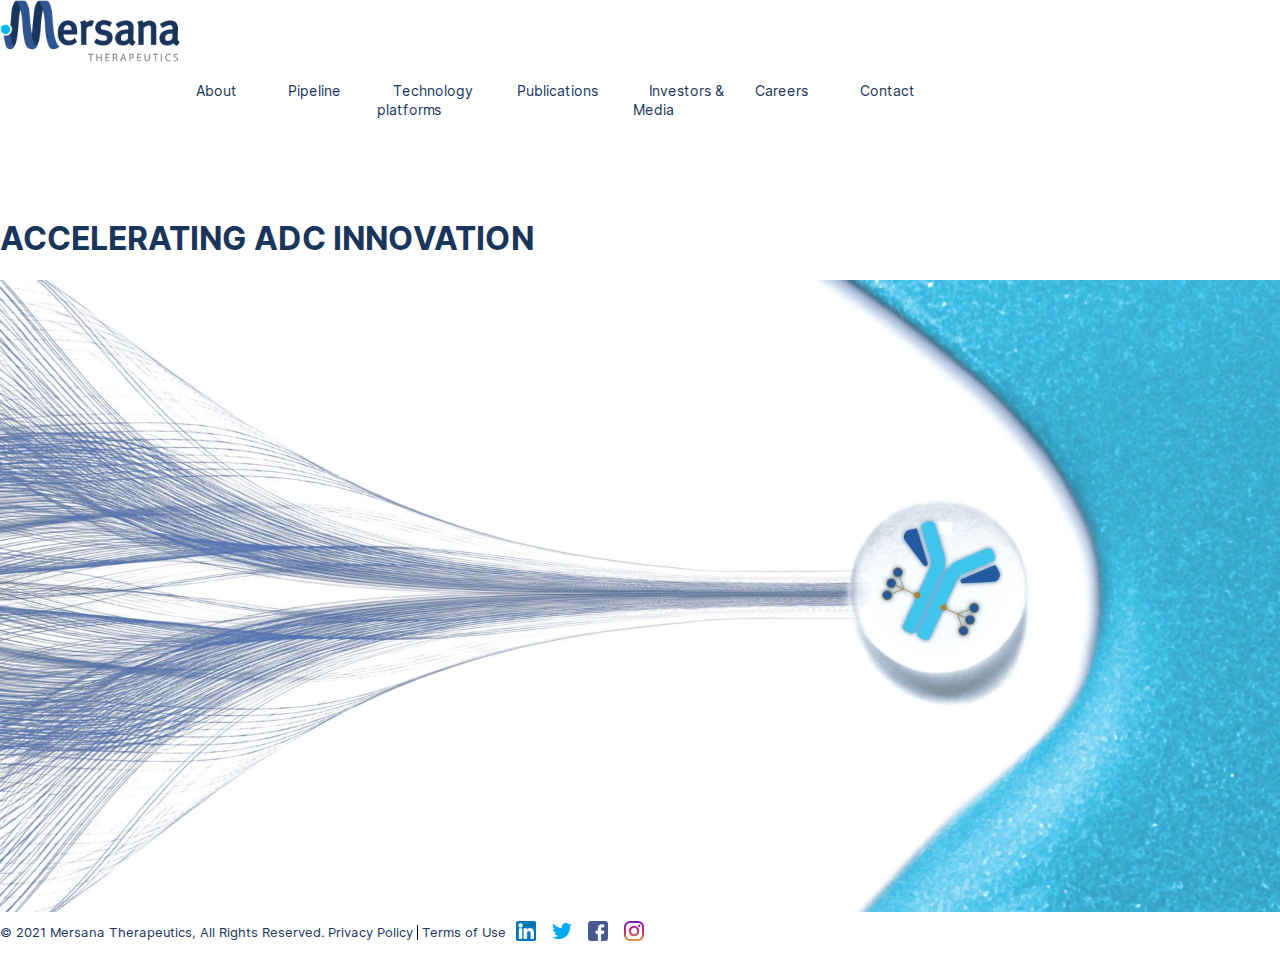
==== week-2/day3/index.html @ a7226f78 "feat: basic setup for clone website task" ====
<!DOCTYPE html>
<html lang="en">
<head>
  <meta charset="UTF-8">
  <meta http-equiv="X-UA-Compatible" content="IE=edge">
  <meta name="viewport" content="width=device-width, initial-scale=1.0">
  <meta name="description" content="Website clone task by CN. Website to clone - Mersana">
  <meta name="keywords" content="Training, coding, clone, pharmacy, technology">
  <meta name="author" content="Iryna Abah">
  <link rel="stylesheet" href="./index.css">
  <title>Clone website task from CN</title>
</head>
<body class="root">
  <header class="header">
    <div class="header__main">

    </div>
    <a href="#"><img class="header__logo" src="./images/mersana-logo-500.png" alt="Mersana logo"/></a>
    <nav class="header__menu">
      <ul class="header__navigation nav-list">
        <li><a class="header__menu-item" href="#">About</a>
          <ul class="nav-list dropdown">
            <li><a class="dropdown__menu-item" href="#">Mission & Vision</a></li>
            <li><a class="dropdown__menu-item" href="#">Executive Team</a></li>
            <li><a class="dropdown__menu-item" href="#">Board of Directors</a></li>
            <li><a class="dropdown__menu-item" href="#">Scientific Advisory Board</a></li>
            <li><a class="dropdown__menu-item" href="#">Partnering</a></li>
          </ul>
        </li>
        <li><a class="header__menu-item" href="#">Pipeline</a>
          <ul class="nav-list dropdown">
            <li><a class="dropdown__menu-item" href="#">Overview</a></li>
            <li><a class="dropdown__menu-item" href="#">Upifitamab Rilsodotin</a></li>
            <li><a class="dropdown__menu-item" href="#">XMT-1592</a></li>
          </ul>
        </li>
        <li><a class="header__menu-item" href="#">Technology platforms</a>
          <ul class="nav-list dropdown">
            <li><a class="dropdown__menu-item" href="#">About ADCs</a></li>
            <li><a class="dropdown__menu-item" href="#">DolaLock Technology</a></li>
            <li><a class="dropdown__menu-item" href="#">Dolaflexin</a></li>
            <li><a class="dropdown__menu-item" href="#">Dolasynthen</a></li>
            <li><a class="dropdown__menu-item" href="#">Immunosynthen</a></li>
          </ul>
        </li>
        <li><a class="header__menu-item" href="#">Publications</a></li>
        <li><a class="header__menu-item" href="#">Investors & Media</a>
          <ul class="nav-list dropdown">
            <li><a class="dropdown__menu-item" href="#">Overview</a></li>
            <li><a class="dropdown__menu-item" href="#">Stock Information</a></li>
            <li><a class="dropdown__menu-item" href="#">Analyst Coverage</a></li>
            <li><a class="dropdown__menu-item" href="#">SEC Filings</a></li>
            <li><a class="dropdown__menu-item" href="#">Press Releases</a></li>
            <li><a class="dropdown__menu-item" href="#">Events & Presentations</a></li>
          </ul>
        </li>
        <li><a class="header__menu-item" href="#">Careers</a>
          <ul class="nav-list dropdown">
            <li><a class="dropdown__menu-item" href="#">Culture</a></li>
            <li><a class="dropdown__menu-item" href="#">Benefits</a></li>
            <li><a class="dropdown__menu-item" href="#">Open Positions</a></li>
          </ul>
        </li>
        <li><a class="header__menu-item" href="#">Contact</a></li>
      </ul>
      <!-- <div>
        <a href="#"></a>
        <form>
          <input
            type="text"
            id="search"
            name="movie-search"
            onChange={handleChange}
            placeholder="Search ..."
            title="Enter keyword"
            minLength="1"
            maxLength="30"
            required
          />
        </form>
      </div> -->
    </nav>

  </header>
  <main>
    <section class="banner">
      <h1>ACCELERATING ADC INNOVATION</h1>
      <img src="./images/Home-FINAL-01-1920x948.jpeg" alt=""/>

    </section>
    <section class="about">

    </section>
    <section class="media">

    </section>
  </main>
  <footer class="footer">
    <p className="copyright">&#169; 2021 Mersana Therapeutics, All Rights Reserved.</p>
    <div class="footer__links">
      <a class="footer__link" href="#">Privacy Policy</a>
      <a class="footer__link" href="#">Terms of Use</a>
    </div>
    <div>
      <a href="#"><img class="footer__social" src="./images/linkedin.png"/></a>
      <a href="#"><img class="footer__social" src="./images/twitter.png"/></a>
      <a href="#"><img class="footer__social" src="./images/facebook.png"/></a>
      <a href="#"><img class="footer__social" src="./images/instagram.png"/></a>
    </div>
  </footer>
</body>
</html>
---- week-2/day3/index.css ----
@import url(./vendor/normalize.css);
@import url(./fonts/fonts.css);
@import url(./styles/header.css);
@import url(./styles/footer.css);
@import url(./styles/banner.css);

.root {
  max-width: 1280px;
  /* width: calc(100% - 20px*2); */
  min-width: 320px;
  min-height: 100vh;
  margin: 0 auto;
  color: #1A355B;
  box-sizing: border-box;
  font-family: 'Inter', 'Arial', sans-serif;
  -webkit-font-smoothing: antialiased;
  -moz-osx-font-smoothing: grayscale;
  -webkit-text-size-adjust: 100%;
  -ms-text-size-adjust: 100%;
  -moz-text-size-adjust: 100%;
}
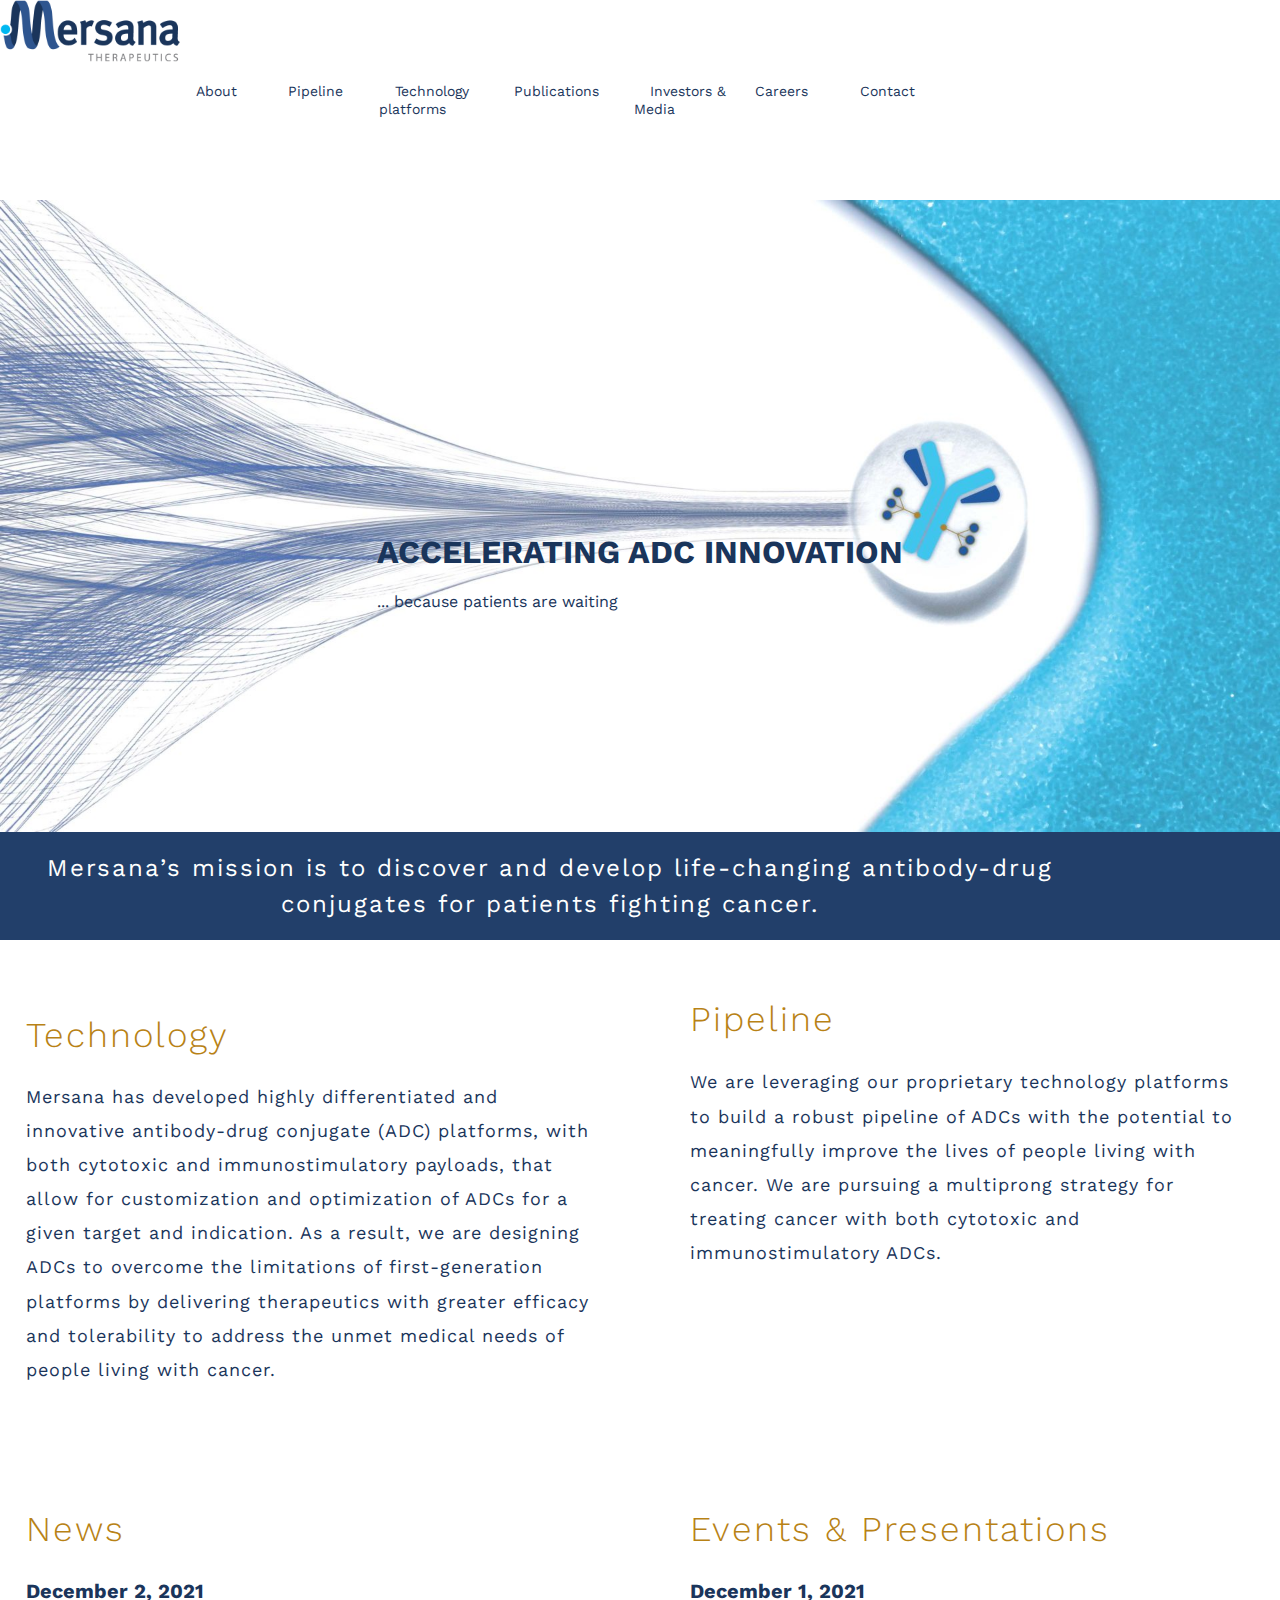
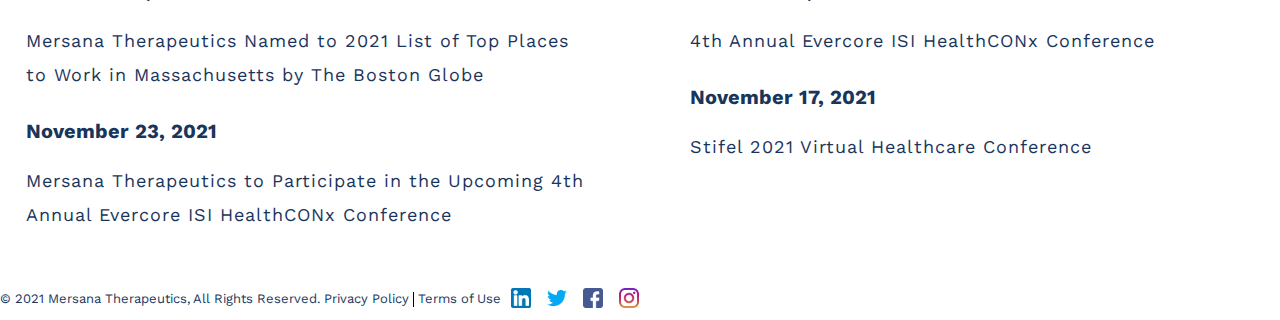
==== commit 48281880: "feat: changed fonts, add styles to new sections" ====
--- a/week-2/day3/index.html
+++ b/week-2/day3/index.html
@@ -84,15 +84,48 @@
   </header>
   <main>
     <section class="banner">
-      <h1>ACCELERATING ADC INNOVATION</h1>
-      <img src="./images/Home-FINAL-01-1920x948.jpeg" alt=""/>
-
+      <img class="banner__image" src="./images/Home-FINAL-01-1920x948.jpeg" alt=""/>
+      <div class="banner__info">
+        <h1 class="banner__title">ACCELERATING ADC INNOVATION</h1>
+        <p class="banner__subtitle">... because patients are waiting</p>
+      </div>
+      <div class="banner__slogan-wrapper">
+        <p class="banner__slogan">Mersana’s mission is to discover and develop life-changing antibody-drug conjugates for patients fighting cancer.</p>
+      </div>
     </section>
     <section class="about">
-
+      <div class="about__info">
+        <h2 class="section__title"><a class="section__link" href="#">Technology</a></h2>
+        <p class="section__description">Mersana has developed highly differentiated and innovative antibody-drug conjugate (ADC) platforms, with both cytotoxic and immunostimulatory payloads, that allow for customization and optimization of ADCs for a given target and indication.  As a result, we are designing ADCs to overcome the limitations of first-generation platforms by delivering therapeutics with greater efficacy and tolerability to address the unmet medical needs of people living with cancer. </p>
+      </div>
+      <div class="about__info">
+        <h2 class="about__title"><a class="section__link" href="#">Pipeline</a></h2>
+        <p class="section__description">We are leveraging our proprietary technology platforms to build a robust pipeline of ADCs with the potential to meaningfully improve the lives of people living with cancer. We are pursuing a multiprong strategy for treating cancer with both cytotoxic and immunostimulatory ADCs.</p>
+      </div>
     </section>
     <section class="media">
-
+      <div class="media__info">
+        <h2 class="section__title"><a class="section__link" href="#">News</a></h2>
+        <div class="media__news-item">
+          <h3 class="media__date">December 2, 2021</h3>
+          <p class="section__description">Mersana Therapeutics Named to 2021 List of Top Places to Work in Massachusetts by The Boston Globe</p>
+        </div>
+        <div class="media__news-item">
+          <h3 class="media__date">November 23, 2021</h3>
+          <p class="section__description">Mersana Therapeutics to Participate in the Upcoming 4th Annual Evercore ISI HealthCONx Conference</p>
+        </div>
+      </div>
+      <div class="media__info">
+        <h2 class="section__title"><a class="section__link" href="#">Events & Presentations</a></h2>
+        <div class="media__news-item">
+          <h3 class="media__date">December 1, 2021</h3>
+          <p class="section__description">4th Annual Evercore ISI HealthCONx Conference</p>
+        </div>
+        <div class="media__news-item">
+          <h3 class="media__date">November 17, 2021</h3>
+          <p class="section__description">Stifel 2021 Virtual Healthcare Conference</p>
+        </div>
+      </div>
     </section>
   </main>
   <footer class="footer">
--- a/week-2/day3/index.css
+++ b/week-2/day3/index.css
@@ -3,6 +3,8 @@
 @import url(./styles/header.css);
 @import url(./styles/footer.css);
 @import url(./styles/banner.css);
+@import url(./styles/about.css);
+@import url(./styles/media.css);
 
 .root {
   max-width: 1280px;
@@ -12,7 +14,9 @@
   margin: 0 auto;
   color: #1A355B;
   box-sizing: border-box;
-  font-family: 'Inter', 'Arial', sans-serif;
+  font-family: 'Work Sans', 'Arial', sans-serif;
+  font-size: 16px;
+  font-weight: 400;
   -webkit-font-smoothing: antialiased;
   -moz-osx-font-smoothing: grayscale;
   -webkit-text-size-adjust: 100%;
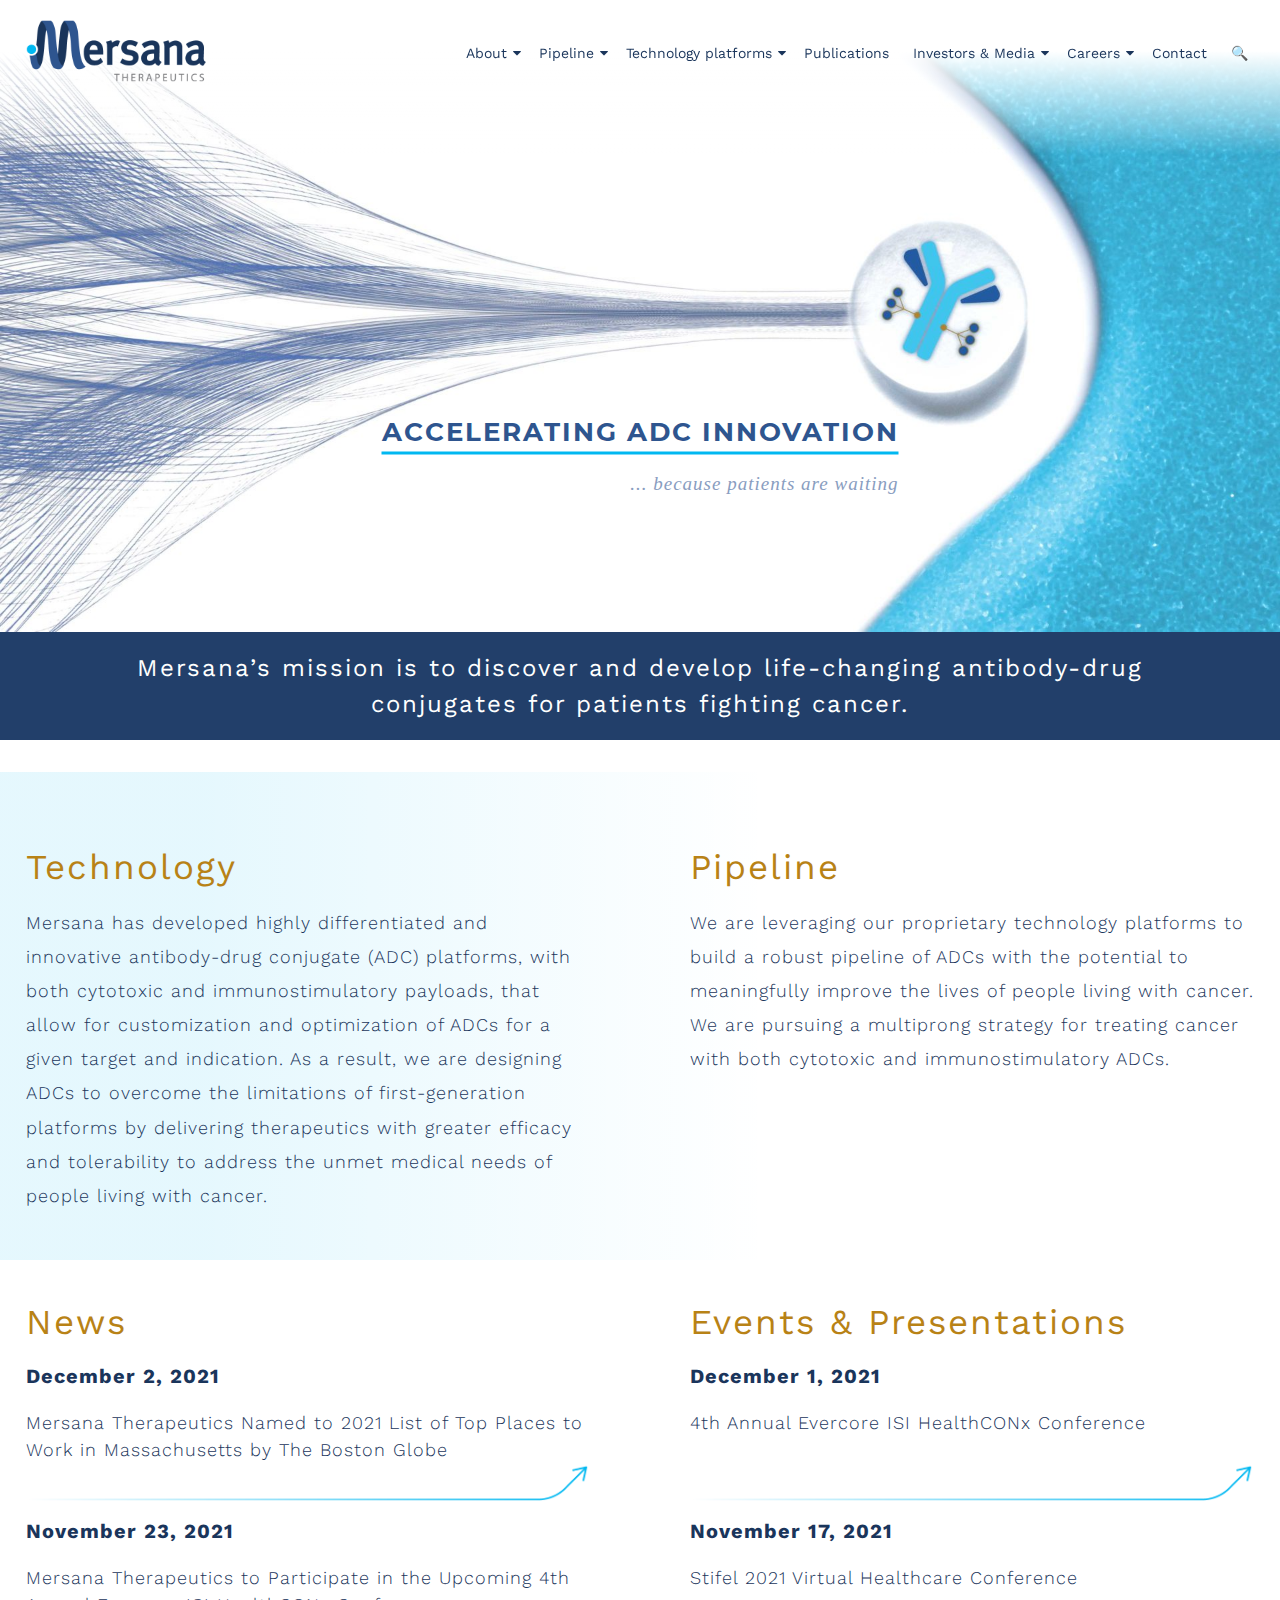
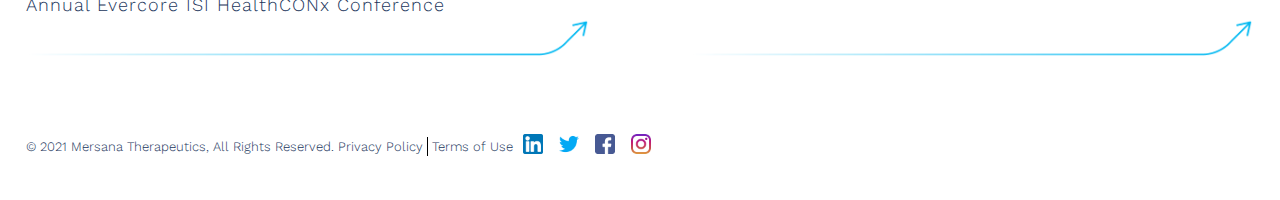
==== commit 78286d7c: "feat: cloning finished" ====
--- a/week-2/day3/index.html
+++ b/week-2/day3/index.html
@@ -7,61 +7,60 @@
   <meta name="description" content="Website clone task by CN. Website to clone - Mersana">
   <meta name="keywords" content="Training, coding, clone, pharmacy, technology">
   <meta name="author" content="Iryna Abah">
+  <link rel="stylesheet" href="https://cdnjs.cloudflare.com/ajax/libs/font-awesome/4.7.0/css/font-awesome.min.css">
   <link rel="stylesheet" href="./index.css">
   <title>Clone website task from CN</title>
 </head>
 <body class="root">
   <header class="header">
-    <div class="header__main">
-
-    </div>
     <a href="#"><img class="header__logo" src="./images/mersana-logo-500.png" alt="Mersana logo"/></a>
     <nav class="header__menu">
       <ul class="header__navigation nav-list">
-        <li><a class="header__menu-item" href="#">About</a>
+        <li><a class="menu__item header__menu-item" href="#">About</a><i class="fa fa-caret-down"></i>
           <ul class="nav-list dropdown">
-            <li><a class="dropdown__menu-item" href="#">Mission & Vision</a></li>
-            <li><a class="dropdown__menu-item" href="#">Executive Team</a></li>
-            <li><a class="dropdown__menu-item" href="#">Board of Directors</a></li>
-            <li><a class="dropdown__menu-item" href="#">Scientific Advisory Board</a></li>
-            <li><a class="dropdown__menu-item" href="#">Partnering</a></li>
+            <li><a class="menu__item dropdown__menu-item" href="#">Mission & Vision</a></li>
+            <li><a class="menu__item dropdown__menu-item" href="#">Executive Team</a></li>
+            <li><a class="menu__item dropdown__menu-item" href="#">Board of Directors</a></li>
+            <li><a class="menu__item dropdown__menu-item" href="#">Scientific Advisory Board</a></li>
+            <li><a class="menu__item dropdown__menu-item" href="#">Partnering</a></li>
           </ul>
         </li>
-        <li><a class="header__menu-item" href="#">Pipeline</a>
+        <li><a class="menu__item header__menu-item" href="#">Pipeline</a><i class="fa fa-caret-down"></i>
           <ul class="nav-list dropdown">
-            <li><a class="dropdown__menu-item" href="#">Overview</a></li>
-            <li><a class="dropdown__menu-item" href="#">Upifitamab Rilsodotin</a></li>
-            <li><a class="dropdown__menu-item" href="#">XMT-1592</a></li>
+            <li><a class="menu__item dropdown__menu-item" href="#">Overview</a></li>
+            <li><a class="menu__item dropdown__menu-item" href="#">Upifitamab Rilsodotin</a></li>
+            <li><a class="menu__item dropdown__menu-item" href="#">XMT-1592</a></li>
           </ul>
         </li>
-        <li><a class="header__menu-item" href="#">Technology platforms</a>
+        <li><a class="menu__item header__menu-item" href="#">Technology platforms</a><i class="fa fa-caret-down"></i>
           <ul class="nav-list dropdown">
-            <li><a class="dropdown__menu-item" href="#">About ADCs</a></li>
-            <li><a class="dropdown__menu-item" href="#">DolaLock Technology</a></li>
-            <li><a class="dropdown__menu-item" href="#">Dolaflexin</a></li>
-            <li><a class="dropdown__menu-item" href="#">Dolasynthen</a></li>
-            <li><a class="dropdown__menu-item" href="#">Immunosynthen</a></li>
+            <li><a class="menu__item dropdown__menu-item" href="#">About ADCs</a></li>
+            <li><a class="menu__item dropdown__menu-item" href="#">DolaLock Technology</a></li>
+            <li><a class="menu__item dropdown__menu-item" href="#">Dolaflexin</a></li>
+            <li><a class="menu__item dropdown__menu-item" href="#">Dolasynthen</a></li>
+            <li><a class="menu__item dropdown__menu-item" href="#">Immunosynthen</a></li>
           </ul>
         </li>
-        <li><a class="header__menu-item" href="#">Publications</a></li>
-        <li><a class="header__menu-item" href="#">Investors & Media</a>
+        <li><a class="menu__item header__menu-item" href="#">Publications</a></li>
+        <li><a class="menu__item header__menu-item" href="#">Investors & Media</a><i class="fa fa-caret-down"></i>
           <ul class="nav-list dropdown">
-            <li><a class="dropdown__menu-item" href="#">Overview</a></li>
-            <li><a class="dropdown__menu-item" href="#">Stock Information</a></li>
-            <li><a class="dropdown__menu-item" href="#">Analyst Coverage</a></li>
-            <li><a class="dropdown__menu-item" href="#">SEC Filings</a></li>
-            <li><a class="dropdown__menu-item" href="#">Press Releases</a></li>
-            <li><a class="dropdown__menu-item" href="#">Events & Presentations</a></li>
+            <li><a class="menu__item dropdown__menu-item" href="#">Overview</a></li>
+            <li><a class="menu__item dropdown__menu-item" href="#">Stock Information</a></li>
+            <li><a class="menu__item dropdown__menu-item" href="#">Analyst Coverage</a></li>
+            <li><a class="menu__item dropdown__menu-item" href="#">SEC Filings</a></li>
+            <li><a class="menu__item dropdown__menu-item" href="#">Press Releases</a></li>
+            <li><a class="menu__item dropdown__menu-item" href="#">Events & Presentations</a></li>
           </ul>
         </li>
-        <li><a class="header__menu-item" href="#">Careers</a>
+        <li><a class="menu__item header__menu-item" href="#">Careers</a><i class="fa fa-caret-down"></i>
           <ul class="nav-list dropdown">
-            <li><a class="dropdown__menu-item" href="#">Culture</a></li>
-            <li><a class="dropdown__menu-item" href="#">Benefits</a></li>
-            <li><a class="dropdown__menu-item" href="#">Open Positions</a></li>
+            <li><a class="menu__item dropdown__menu-item" href="#">Culture</a></li>
+            <li><a class="menu__item dropdown__menu-item" href="#">Benefits</a></li>
+            <li><a class="menu__item dropdown__menu-item" href="#">Open Positions</a></li>
           </ul>
         </li>
-        <li><a class="header__menu-item" href="#">Contact</a></li>
+        <li><a class="menu__item header__menu-item" href="#">Contact</a></li>
+        <li><a class="menu__item header__menu-item" href="#">&#128269;</a></li>
       </ul>
       <!-- <div>
         <a href="#"></a>
@@ -78,9 +77,8 @@
             required
           />
         </form>
-      </div> -->
-    </nav>
-
+      </div>
+    </nav> -->
   </header>
   <main>
     <section class="banner">
@@ -96,11 +94,11 @@
     <section class="about">
       <div class="about__info">
         <h2 class="section__title"><a class="section__link" href="#">Technology</a></h2>
-        <p class="section__description">Mersana has developed highly differentiated and innovative antibody-drug conjugate (ADC) platforms, with both cytotoxic and immunostimulatory payloads, that allow for customization and optimization of ADCs for a given target and indication.  As a result, we are designing ADCs to overcome the limitations of first-generation platforms by delivering therapeutics with greater efficacy and tolerability to address the unmet medical needs of people living with cancer. </p>
+        <p class="about__description">Mersana has developed highly differentiated and innovative antibody-drug conjugate (ADC) platforms, with both cytotoxic and immunostimulatory payloads, that allow for customization and optimization of ADCs for a given target and indication.  As a result, we are designing ADCs to overcome the limitations of first-generation platforms by delivering therapeutics with greater efficacy and tolerability to address the unmet medical needs of people living with cancer. </p>
       </div>
       <div class="about__info">
-        <h2 class="about__title"><a class="section__link" href="#">Pipeline</a></h2>
-        <p class="section__description">We are leveraging our proprietary technology platforms to build a robust pipeline of ADCs with the potential to meaningfully improve the lives of people living with cancer. We are pursuing a multiprong strategy for treating cancer with both cytotoxic and immunostimulatory ADCs.</p>
+        <h2 class="section__title"><a class="section__link" href="#">Pipeline</a></h2>
+        <p class="about__description">We are leveraging our proprietary technology platforms to build a robust pipeline of ADCs with the potential to meaningfully improve the lives of people living with cancer. We are pursuing a multiprong strategy for treating cancer with both cytotoxic and immunostimulatory ADCs.</p>
       </div>
     </section>
     <section class="media">
@@ -108,22 +106,26 @@
         <h2 class="section__title"><a class="section__link" href="#">News</a></h2>
         <div class="media__news-item">
           <h3 class="media__date">December 2, 2021</h3>
-          <p class="section__description">Mersana Therapeutics Named to 2021 List of Top Places to Work in Massachusetts by The Boston Globe</p>
+          <p class="media__description">Mersana Therapeutics Named to 2021 List of Top Places to Work in Massachusetts by The Boston Globe</p>
+          <img class="media__arrow" src="./images/mersana-swoop-arrow.png" alt="arrow"/>
         </div>
         <div class="media__news-item">
           <h3 class="media__date">November 23, 2021</h3>
-          <p class="section__description">Mersana Therapeutics to Participate in the Upcoming 4th Annual Evercore ISI HealthCONx Conference</p>
+          <p class="media__description">Mersana Therapeutics to Participate in the Upcoming 4th Annual Evercore ISI HealthCONx Conference</p>
+          <img class="media__arrow" src="./images/mersana-swoop-arrow.png" alt="arrow"/>
         </div>
       </div>
       <div class="media__info">
         <h2 class="section__title"><a class="section__link" href="#">Events & Presentations</a></h2>
         <div class="media__news-item">
           <h3 class="media__date">December 1, 2021</h3>
-          <p class="section__description">4th Annual Evercore ISI HealthCONx Conference</p>
+          <p class="media__description">4th Annual Evercore ISI HealthCONx Conference</p>
+          <img class="media__arrow" src="./images/mersana-swoop-arrow.png" alt="arrow"/>
         </div>
         <div class="media__news-item">
           <h3 class="media__date">November 17, 2021</h3>
-          <p class="section__description">Stifel 2021 Virtual Healthcare Conference</p>
+          <p class="media__description">Stifel 2021 Virtual Healthcare Conference</p>
+          <img class="media__arrow" src="./images/mersana-swoop-arrow.png" alt="arrow"/>
         </div>
       </div>
     </section>
--- a/week-2/day3/index.css
+++ b/week-2/day3/index.css
@@ -15,6 +15,7 @@
   color: #1A355B;
   box-sizing: border-box;
   font-family: 'Work Sans', 'Arial', sans-serif;
+  font-style: normal;
   font-size: 16px;
   font-weight: 400;
   -webkit-font-smoothing: antialiased;
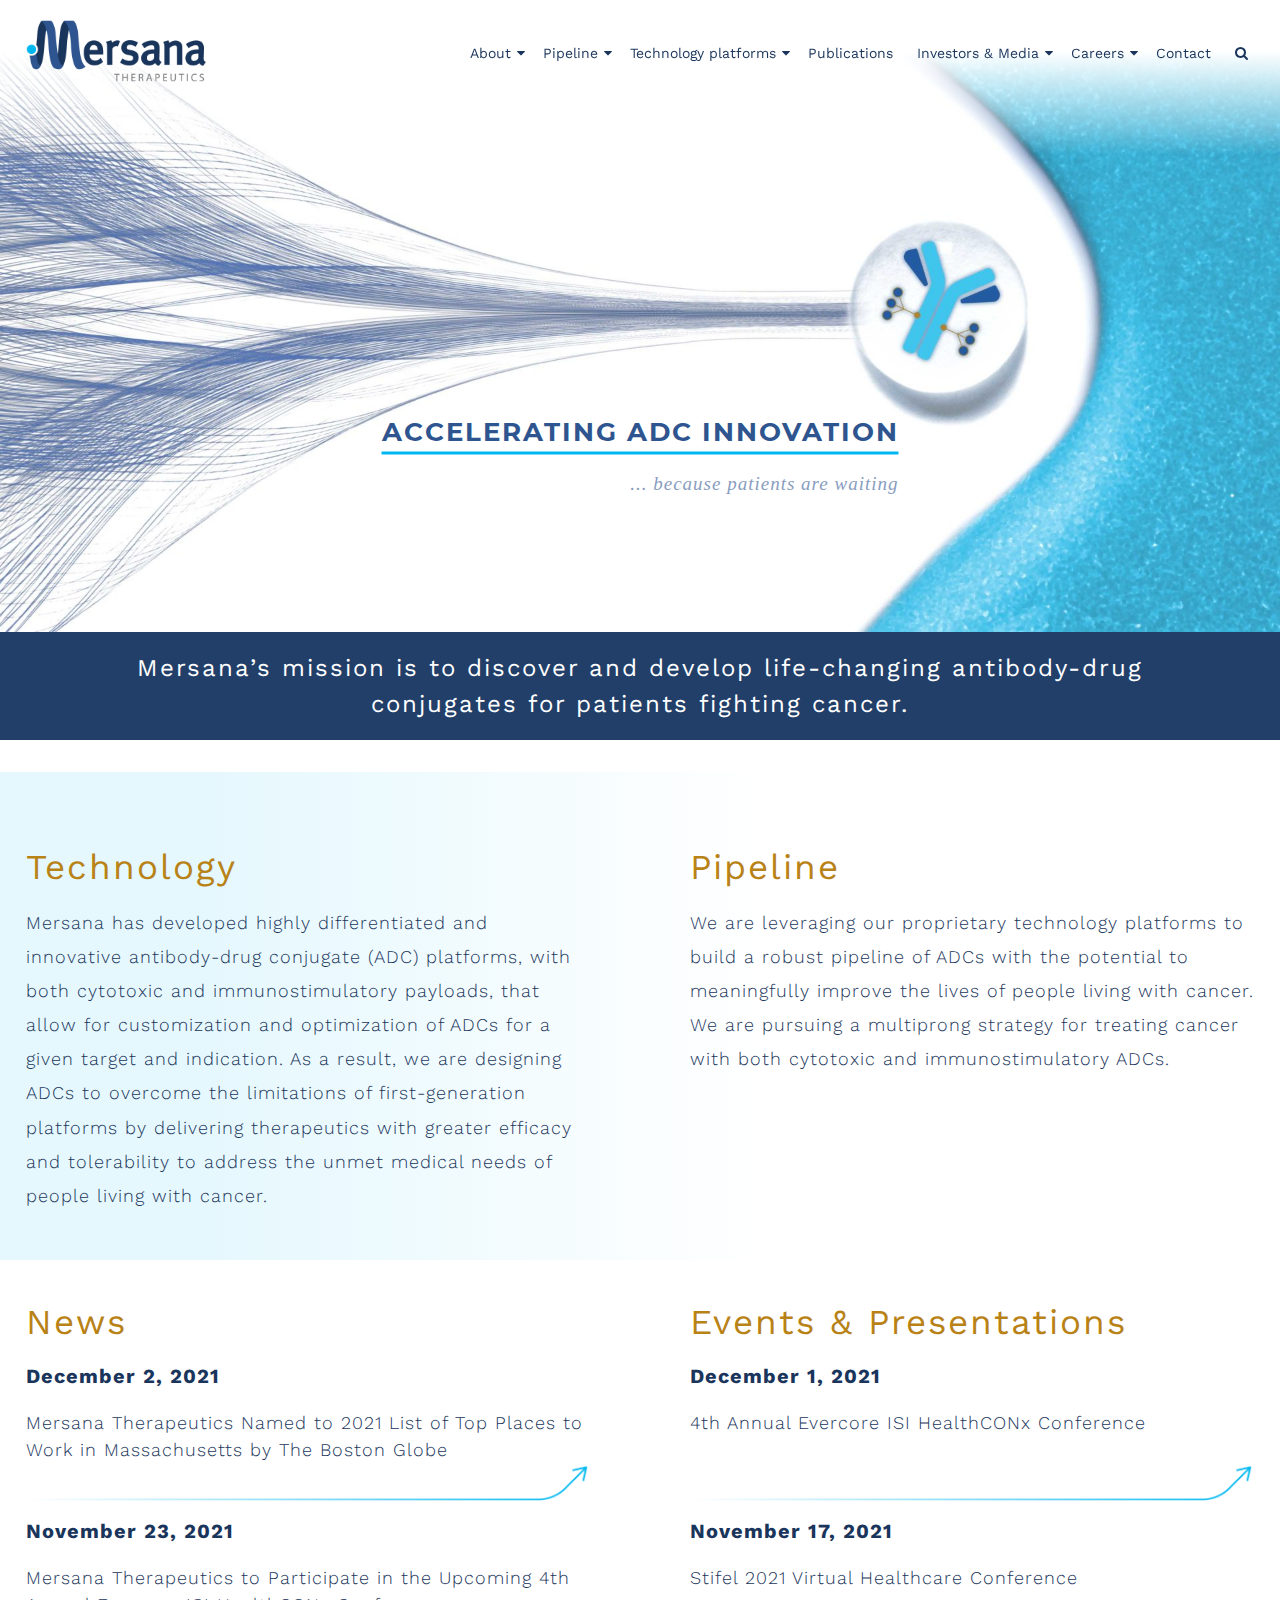
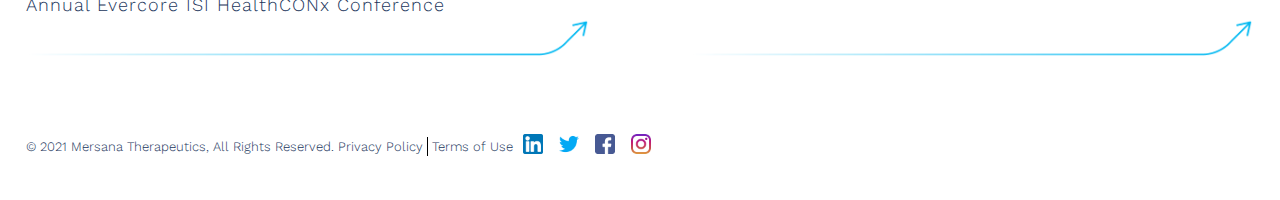
==== commit 2f317aa4: "fix: minor fixes" ====
--- a/week-2/day3/index.html
+++ b/week-2/day3/index.html
@@ -60,7 +60,7 @@
           </ul>
         </li>
         <li><a class="menu__item header__menu-item" href="#">Contact</a></li>
-        <li><a class="menu__item header__menu-item" href="#">&#128269;</a></li>
+        <li><a class="menu__item header__menu-item" href="#"><i class="fa fa-search"></i></a></li>
       </ul>
       <!-- <div>
         <a href="#"></a>
